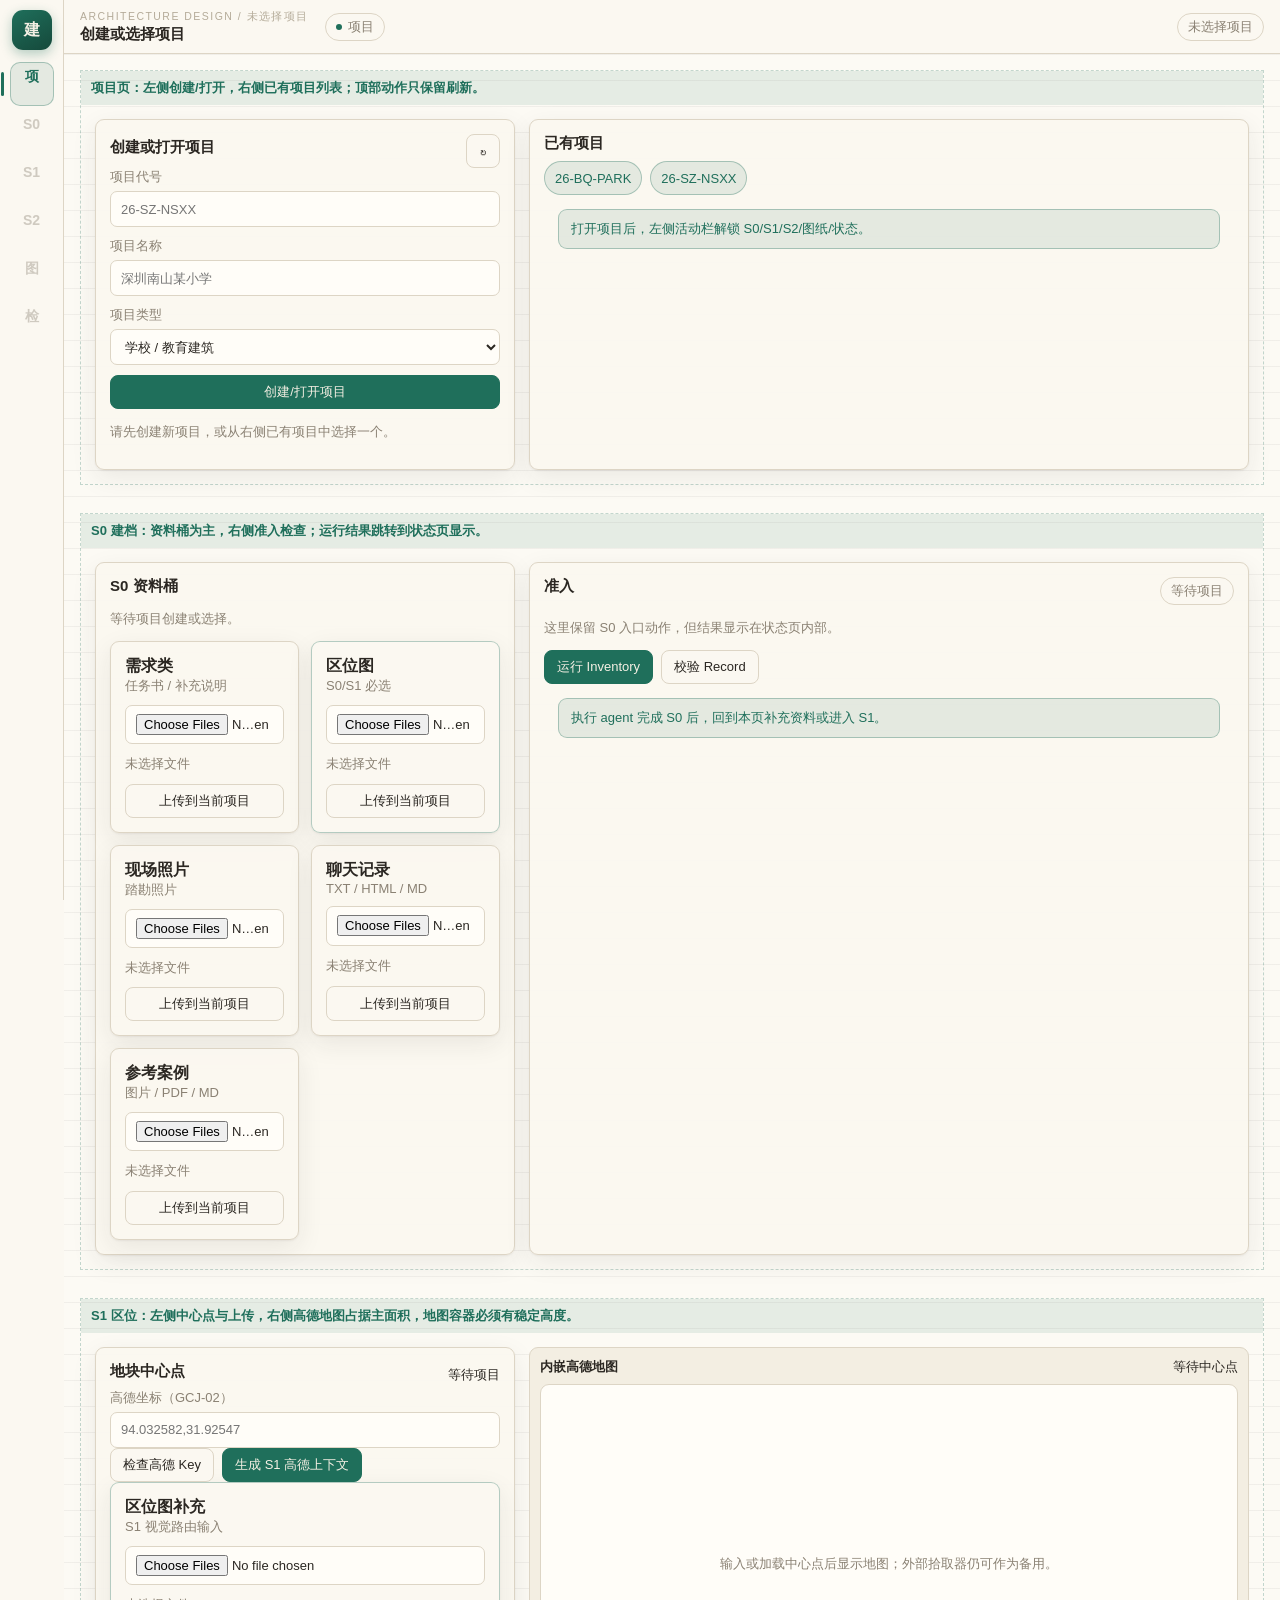
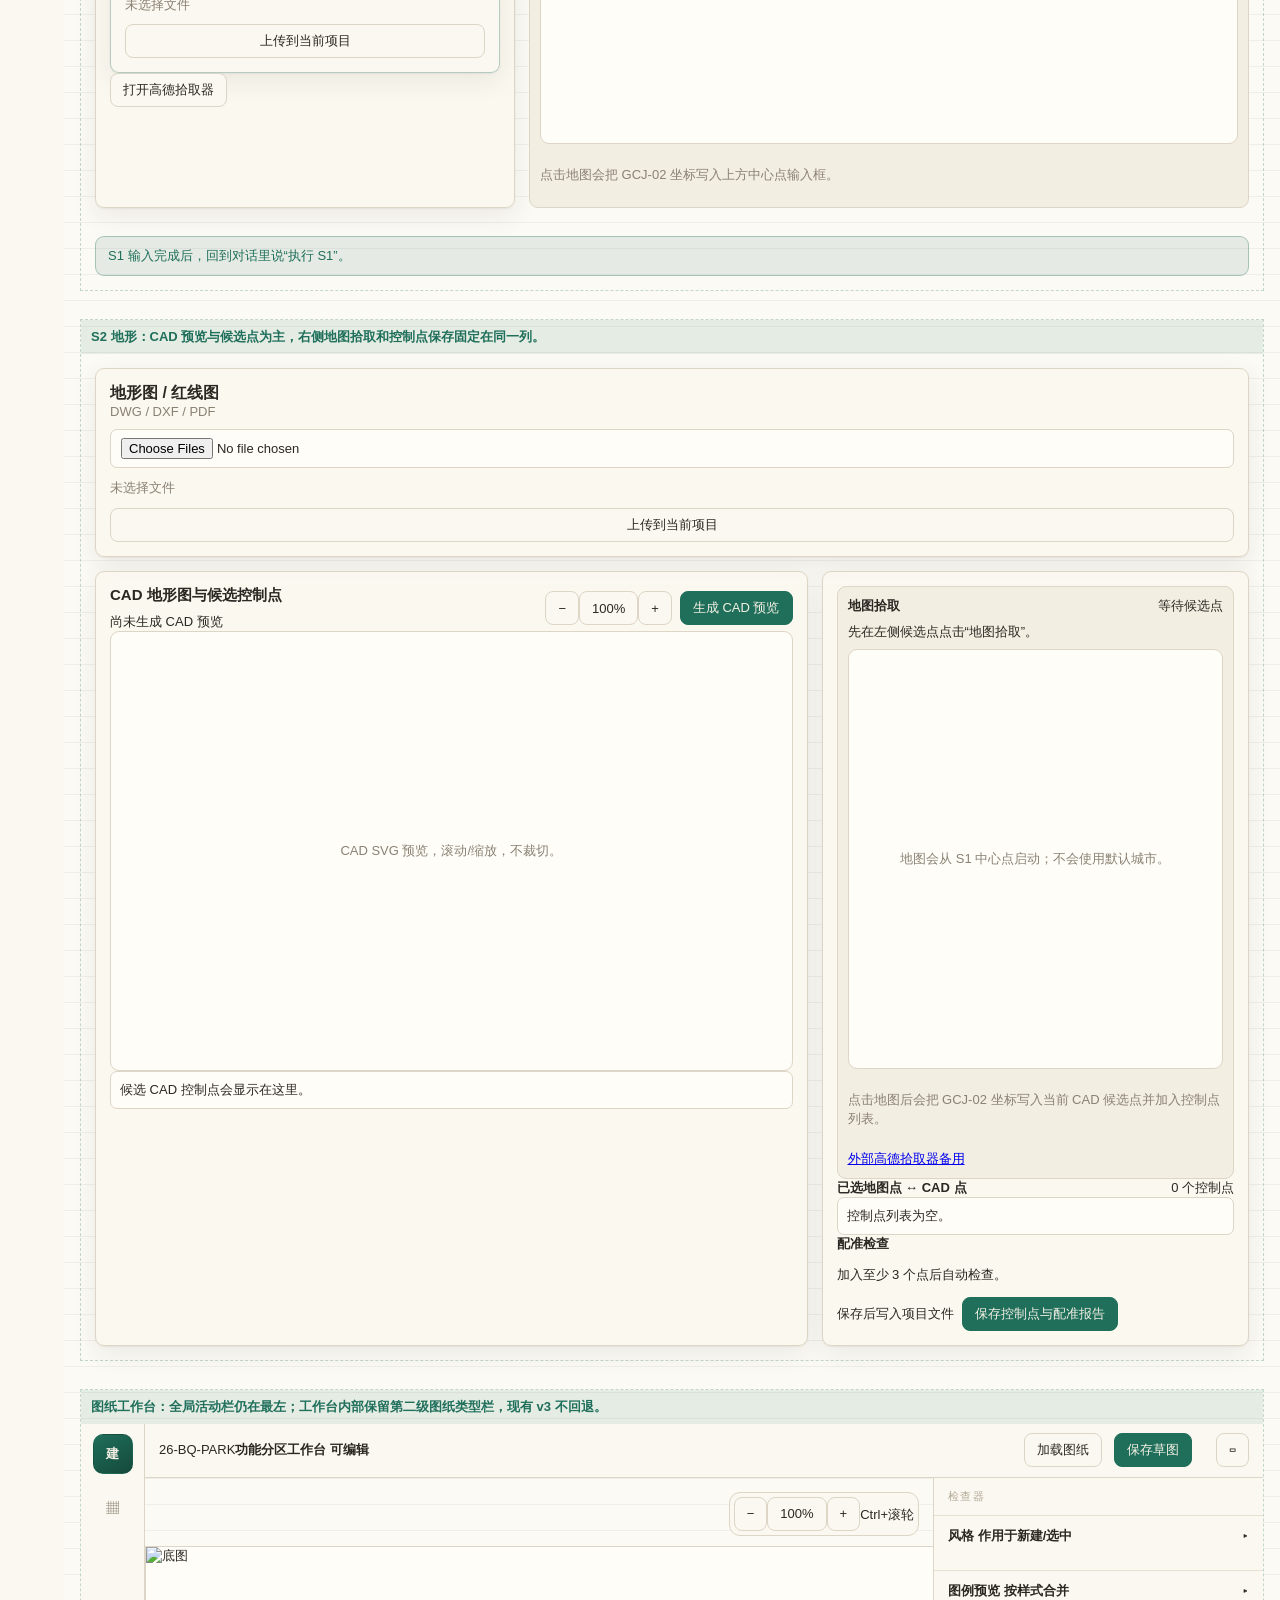
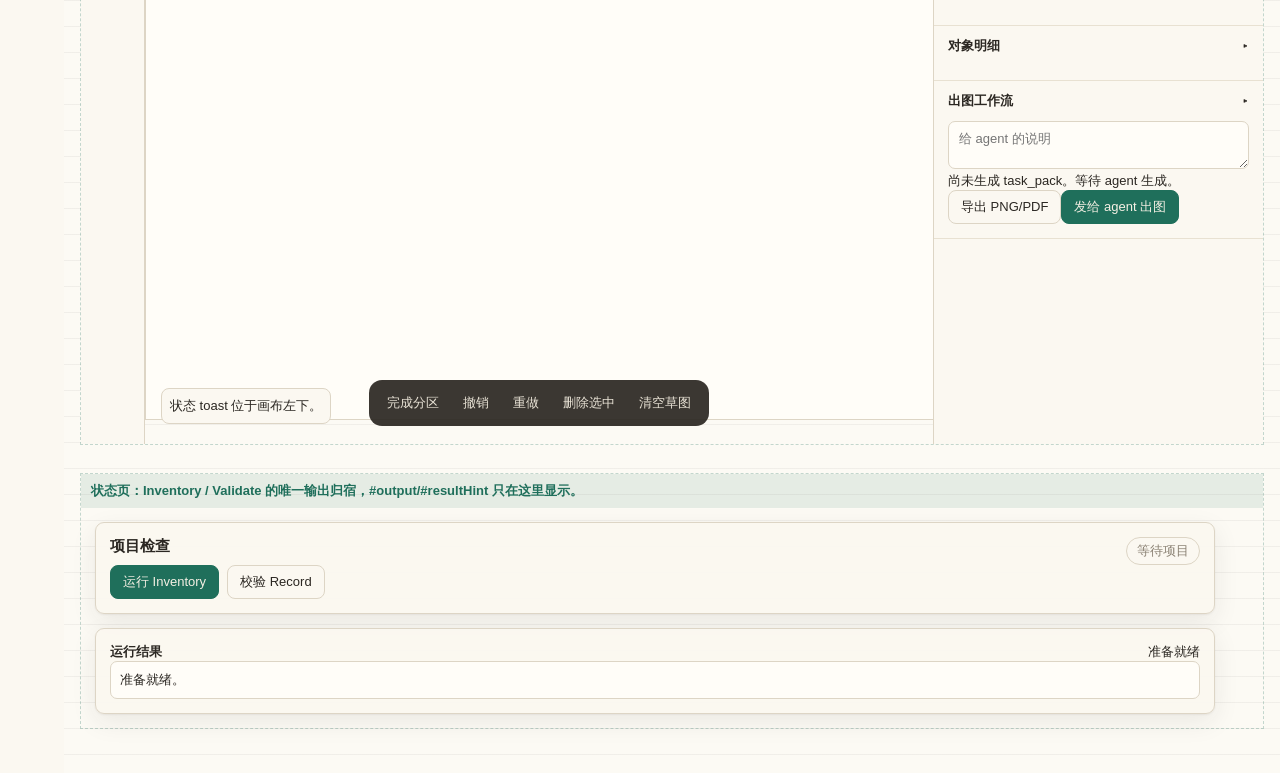
==== docs/prototypes/whole_app_studio_text_prototype.html @ b4aaf9c5 "docs: plan whole-app studio refactor" ====
<!doctype html>
<html lang="zh-CN">
<head>
  <meta charset="utf-8">
  <meta name="viewport" content="width=device-width, initial-scale=1">
  <title>全 App Studio 化文本原型</title>
  <link rel="preconnect" href="https://fonts.googleapis.com">
  <link rel="preconnect" href="https://fonts.gstatic.com" crossorigin>
  <link href="https://fonts.googleapis.com/css2?family=IBM+Plex+Mono:wght@400;500;600&family=IBM+Plex+Sans+SC:wght@400;500;600;700&display=swap" rel="stylesheet">
  <style>
    :root{
      --paper:#efe9dc; --panel:#fbf8f1; --panel-2:#f3eee2;
      --ink:#2b2722; --muted:#8a8173; --faint:#b4ab99;
      --line:#ddd5c5; --line-soft:#e8e1d2;
      --accent:#1f6f5b; --accent-soft:rgba(31,111,91,.10); --accent-line:rgba(31,111,91,.32);
      --accent-2:#c2502f; --canvas:#fcfaf4; --grid:rgba(43,39,34,.055);
      --shadow:0 1px 2px rgba(43,39,34,.06),0 8px 26px rgba(43,39,34,.08);
      --shadow-pop:0 10px 34px rgba(43,39,34,.16);
      --act-w:64px; --top-h:54px; --r:9px;
    }
    *{box-sizing:border-box}
    body{margin:0;background:var(--paper);color:var(--ink);font-family:"IBM Plex Sans SC","Microsoft YaHei UI",sans-serif;font-size:13px}
    .mono{font-family:"IBM Plex Mono",Consolas,monospace}
    .studio-shell{min-height:100vh;display:grid;grid-template-columns:var(--act-w) 1fr;background:var(--panel)}
    .studio-act{position:sticky;top:0;height:100vh;background:var(--panel);border-right:1px solid var(--line);display:flex;flex-direction:column;align-items:center;padding:10px 0;gap:4px;z-index:30}
    .studio-logo{width:40px;height:40px;border:0;border-radius:11px;background:linear-gradient(150deg,var(--accent),#15493b);color:#f4efe4;font-weight:700;font-size:16px;display:grid;place-items:center;box-shadow:0 4px 12px rgba(31,111,91,.32);margin-bottom:8px}
    .studio-act-scroll{flex:1;display:flex;flex-direction:column;gap:4px;align-items:center;width:100%;overflow:auto}
    .stage-tab.studio-act-btn{position:relative;width:44px;height:44px;min-height:44px;padding:0;border-radius:10px;border:1px solid transparent;background:none;color:var(--muted);display:grid;place-items:center;cursor:pointer}
    .stage-tab.studio-act-btn b{font-size:0}
    .stage-tab.studio-act-btn .glyph{font-size:14px;font-weight:700}
    .stage-tab.studio-act-btn span:not(.glyph):not(.tip){display:none}
    .stage-tab.studio-act-btn.active,.stage-tab.studio-act-btn.ready:hover{background:var(--accent-soft);color:var(--accent);border-color:var(--accent-line)}
    .stage-tab.studio-act-btn.active::before{content:"";position:absolute;left:-10px;top:9px;bottom:9px;width:3px;border-radius:3px;background:var(--accent)}
    .stage-tab.studio-act-btn.locked{opacity:.38}
    .tip{position:absolute;left:54px;top:50%;transform:translateY(-50%);white-space:nowrap;background:var(--ink);color:#f6f1e7;padding:5px 9px;border-radius:7px;font-size:11.5px;font-weight:400;opacity:0;pointer-events:none;box-shadow:var(--shadow-pop)}
    .stage-tab:hover .tip{opacity:1}
    .studio-main{min-width:0;display:flex;flex-direction:column;min-height:100vh}
    .studio-top{height:var(--top-h);position:sticky;top:0;z-index:20;background:var(--panel);border-bottom:1px solid var(--line);display:flex;align-items:center;gap:16px;padding:0 16px}
    .studio-title{display:flex;flex-direction:column;gap:1px;min-width:0}
    .studio-title .crumb{font-size:10.5px;letter-spacing:.14em;text-transform:uppercase;color:var(--faint)}
    .studio-title b{font-size:15px;font-weight:600}
    .studio-spacer{flex:1}
    .studio-badge,.status-pill,.gate{display:inline-flex;align-items:center;gap:6px;border:1px solid var(--line);background:var(--panel);height:28px;padding:0 10px;border-radius:999px;color:var(--muted);white-space:nowrap}
    .studio-badge::before{content:"";width:6px;height:6px;border-radius:50%;background:var(--accent)}
    .studio-pages{flex:1;min-width:0;overflow:auto;background:linear-gradient(var(--grid) 1px,transparent 1px) 0 0/26px 26px,var(--canvas);padding:16px}
    .page{display:block;margin:0 0 28px;padding:0;border:1px dashed rgba(31,111,91,.25)}
    .proto-label{margin:0;padding:8px 10px;background:rgba(31,111,91,.10);color:var(--accent);font-weight:700}
    .studio-page-grid{display:grid;grid-template-columns:minmax(320px,420px) minmax(0,1fr);gap:14px;padding:14px}
    .studio-page-grid.wide-left{grid-template-columns:minmax(520px,1.25fr) minmax(360px,.75fr)}
    .studio-page-grid.single{grid-template-columns:minmax(0,1120px)}
    .studio-card,.panel,.bucket,.result-panel,.spatial-box{border:1px solid var(--line);background:rgba(251,248,241,.94);border-radius:var(--r);box-shadow:var(--shadow);padding:14px}
    .studio-card h3,.panel h3{margin:0 0 8px;font-size:15px}
    .studio-card p,.bucket-state,.map-hint,.active-note{color:var(--muted);line-height:1.5}
    .form-grid{display:grid;gap:10px}
    label span{display:block;color:var(--muted);margin:0 0 5px}
    input,select,textarea{width:100%;min-height:36px;border:1px solid var(--line);border-radius:7px;background:#fffdf8;color:var(--ink);padding:8px 10px;font:inherit}
    button,.button-link{min-height:34px;border:1px solid var(--line);background:var(--panel);border-radius:8px;padding:0 12px;color:var(--ink);font:inherit;text-decoration:none;display:inline-flex;align-items:center;justify-content:center;gap:6px}
    .primary,.wb3-btn.primary{background:var(--accent);border-color:var(--accent);color:#f5f0e4}
    .icon-button{width:34px;padding:0}
    .project-list,.action-row,.inline-actions,.cad-preview-actions,.dirty-dialog-actions{display:flex;gap:8px;flex-wrap:wrap;align-items:center}
    .project-chip{border:1px solid var(--accent-line);background:var(--accent-soft);color:var(--accent);border-radius:999px;padding:6px 10px}
    .bucket{min-height:138px;display:grid;gap:10px}
    .bucket-grid{display:grid;grid-template-columns:repeat(2,minmax(0,1fr));gap:12px}
    .bucket-head b{display:block;font-size:16px}
    .bucket-head span{color:var(--muted)}
    .required{border-color:var(--accent-line)}
    .handoff-note,.stale-banner{border:1px solid var(--accent-line);background:var(--accent-soft);color:var(--accent);border-radius:var(--r);padding:10px 12px;margin:14px}
    .amap-panel{border:1px solid var(--line);border-radius:var(--r);background:var(--panel-2);padding:10px;display:grid;gap:8px}
    .amap-head,.box-head,.result-title{display:flex;justify-content:space-between;gap:8px;align-items:center}
    .amap-map{min-height:360px;border:1px solid var(--line);border-radius:var(--r);background:#fffdf8;display:grid;place-items:center;color:var(--muted);text-align:center;padding:20px}
    .s2-map-panel .amap-map{min-height:420px}
    .cad-preview-frame{min-height:440px;border:1px solid var(--line);border-radius:var(--r);background:#fffdf8;display:grid;place-items:center;color:var(--muted)}
    .cad-candidate-list,.control-list{display:grid;gap:8px}
    .control-item,.candidate-item,.summary-card{border:1px solid var(--line);border-radius:7px;background:#fffdf8;padding:9px}
    .result-grid{display:grid;grid-template-columns:repeat(2,minmax(0,1fr));gap:8px}
    .human-output{display:grid;gap:10px}
    pre{background:#151511;color:#f4ead5;padding:12px;border-radius:7px;white-space:pre-wrap}
    .wb3{height:620px;width:100%;display:grid;grid-template-columns:64px 1fr;background:var(--panel);overflow:hidden}
    .wb3-act{background:var(--panel);border-right:1px solid var(--line);display:flex;flex-direction:column;align-items:center;padding:10px 0;gap:4px}
    .wb3-logo,.wb3-act-btn{width:44px;height:44px;border-radius:10px;border:1px solid transparent;background:none;color:var(--muted)}
    .wb3-logo{width:40px;height:40px;background:linear-gradient(150deg,var(--accent),#15493b);color:#f4efe4;font-weight:700}
    .wb3-main{display:flex;flex-direction:column;min-width:0}
    .wb3-top{height:54px;border-bottom:1px solid var(--line);display:flex;align-items:center;gap:12px;padding:0 14px}
    .wb3-work{flex:1;display:grid;grid-template-columns:1fr 330px;min-height:0}
    .wb3-stage-wrap{position:relative;min-height:0;background:linear-gradient(var(--grid) 1px,transparent 1px) 0 0/26px 26px,var(--canvas)}
    .workbench-canvas{position:absolute;inset:0;border:0;overflow:auto}
    .workbench-stage{width:820px;height:474px;margin:68px auto;background:#fffdf8;border:1px solid var(--line);position:relative}
    .wb3-zoom,.wb3-dock,.workbench-status{position:absolute;z-index:4}
    .wb3-zoom{top:14px;right:14px;background:rgba(251,248,241,.92);border:1px solid var(--line);border-radius:11px;padding:4px}
    .wb3-dock{left:50%;bottom:18px;transform:translateX(-50%);background:rgba(43,39,34,.92);border-radius:13px;padding:6px}
    .wb3-dock button{color:#e9e3d6;background:none;border:0}
    .workbench-status{left:16px;bottom:20px;background:var(--panel);border:1px solid var(--line);border-radius:8px;padding:8px}
    .wb3-insp{border-left:1px solid var(--line);background:var(--panel);overflow:auto}
    .wb3-insp-head{height:38px;border-bottom:1px solid var(--line-soft);padding:11px 14px;color:var(--faint);font-size:11px;letter-spacing:.12em}
    .wb3-sect{border-bottom:1px solid var(--line-soft)}
    .wb3-sect-h{width:100%;border:0;background:none;padding:11px 14px;justify-content:space-between}
    .wb3-sect-c{padding:0 14px 14px}
    @media(max-width:920px){
      .studio-shell{grid-template-columns:52px 1fr}
      .studio-page-grid,.studio-page-grid.wide-left,.bucket-grid,.result-grid{grid-template-columns:1fr}
      .studio-top{gap:8px;padding:0 10px}
      .studio-badge{display:none}
    }
  </style>
</head>
<body>
  <main class="studio-shell">
    <nav class="studio-act" aria-label="主导航">
      <button class="studio-logo" type="button" title="Architecture Design">建</button>
      <div class="studio-act-scroll">
        <button class="stage-tab studio-act-btn active" id="tabProject" data-page="project" type="button"><span class="glyph">项</span><b>项目</b><span>创建 / 选择</span><span class="tip">项目 · 创建 / 选择</span></button>
        <button class="stage-tab studio-act-btn locked" id="tabS0" data-page="s0" type="button"><span class="glyph">S0</span><b>S0 建档</b><span>资料投递 / 准入</span><span class="tip">S0 建档 · 资料投递 / 准入</span></button>
        <button class="stage-tab studio-act-btn locked" id="tabS1" data-page="s1" type="button"><span class="glyph">S1</span><b>S1 区位</b><span>高德中心点 / 区位图</span><span class="tip">S1 区位 · 高德中心点 / 区位图</span></button>
        <button class="stage-tab studio-act-btn locked" id="tabS2" data-page="s2" type="button"><span class="glyph">S2</span><b>S2 地形</b><span>DWG / 控制点</span><span class="tip">S2 地形 · DWG / 控制点</span></button>
        <button class="stage-tab studio-act-btn locked" id="tabWorkbench" data-page="workbench" type="button"><span class="glyph">图</span><b>图纸</b><span>图纸工作台</span><span class="tip">图纸 · 工作台</span></button>
        <button class="stage-tab studio-act-btn locked" id="tabStatus" data-page="status" type="button"><span class="glyph">检</span><b>状态</b><span>Inventory / Validate</span><span class="tip">状态 · Inventory / Validate</span></button>
      </div>
    </nav>

    <section class="studio-main">
      <header class="studio-top">
        <div class="studio-title">
          <span class="crumb" id="studioCrumb">Architecture Design / 未选择项目</span>
          <b id="studioTitle">创建或选择项目</b>
        </div>
        <span class="studio-badge" id="studioPageBadge">项目</span>
        <span class="studio-spacer"></span>
        <div class="status-pill" id="activeProject">未选择项目</div>
      </header>

      <section class="studio-pages page-shell">
        <section class="page active" data-page="project">
          <p class="proto-label">项目页：左侧创建/打开，右侧已有项目列表；顶部动作只保留刷新。</p>
          <div class="studio-page-grid">
            <section class="studio-card">
              <div class="amap-head"><h3>创建或打开项目</h3><button id="refreshProjects" class="icon-button" title="刷新项目">↻</button></div>
              <div class="form-grid">
                <label><span>项目代号</span><input id="projectCode" placeholder="26-SZ-NSXX" autocomplete="off"></label>
                <label><span>项目名称</span><input id="projectName" placeholder="深圳南山某小学" autocomplete="off"></label>
                <label><span>项目类型</span><select id="projectType">
                  <option value="school">学校 / 教育建筑</option><option value="residential">住宅</option><option value="commercial">商业 / 办公</option><option value="park">公园 / 景观</option><option value="street_scape">街角 / 街道更新</option><option value="renovation">改造 / 更新</option><option value="hospital">医院 / 医疗</option><option value="cultural">文化建筑</option><option value="industrial">产业 / 工业</option><option value="cultural_tourism">文旅 / 多节点项目</option><option value="unknown">暂不确定</option>
                </select></label>
                <button id="createProject" class="primary">创建/打开项目</button>
              </div>
              <p class="active-note" id="projectHint">请先创建新项目，或从右侧已有项目中选择一个。</p>
            </section>
            <section class="studio-card">
              <h3>已有项目</h3>
              <div class="project-list" id="projectList"><button class="project-chip">26-BQ-PARK</button><button class="project-chip">26-SZ-NSXX</button></div>
              <div class="handoff-note">打开项目后，左侧活动栏解锁 S0/S1/S2/图纸/状态。</div>
            </section>
          </div>
        </section>

        <section class="page" data-page="s0">
          <p class="proto-label">S0 建档：资料桶为主，右侧准入检查；运行结果跳转到状态页显示。</p>
          <div class="studio-page-grid">
            <section class="studio-card">
              <h3>S0 资料桶</h3>
              <p id="s0Hint">等待项目创建或选择。</p>
              <div class="bucket-grid">
                <article class="bucket" data-bucket="briefing"><div class="bucket-head"><b>需求类</b><span>任务书 / 补充说明</span></div><input type="file" multiple><div class="bucket-state">未选择文件</div><button>上传到当前项目</button></article>
                <article class="bucket required" data-bucket="location_map"><div class="bucket-head"><b>区位图</b><span>S0/S1 必选</span></div><input type="file" accept=".png,.jpg,.jpeg,.pdf" multiple><div class="bucket-state">未选择文件</div><button>上传到当前项目</button></article>
                <article class="bucket" data-bucket="site_photo"><div class="bucket-head"><b>现场照片</b><span>踏勘照片</span></div><input type="file" accept=".jpg,.jpeg,.png,.heic" multiple><div class="bucket-state">未选择文件</div><button>上传到当前项目</button></article>
                <article class="bucket" data-bucket="chat"><div class="bucket-head"><b>聊天记录</b><span>TXT / HTML / MD</span></div><input type="file" accept=".txt,.html,.md" multiple><div class="bucket-state">未选择文件</div><button>上传到当前项目</button></article>
                <article class="bucket" data-bucket="reference"><div class="bucket-head"><b>参考案例</b><span>图片 / PDF / MD</span></div><input type="file" multiple><div class="bucket-state">未选择文件</div><button>上传到当前项目</button></article>
              </div>
            </section>
            <aside class="studio-card">
              <div class="amap-head"><h3>准入</h3><div class="gate" id="gateStatus">等待项目</div></div>
              <p>这里保留 S0 入口动作，但结果显示在状态页内部。</p>
              <div class="action-row"><button id="runInventory" class="primary">运行 Inventory</button><button id="runValidate">校验 Record</button></div>
              <div class="handoff-note">执行 agent 完成 S0 后，回到本页补充资料或进入 S1。</div>
            </aside>
          </div>
        </section>

        <section class="page" data-page="s1">
          <p class="proto-label">S1 区位：左侧中心点与上传，右侧高德地图占据主面积，地图容器必须有稳定高度。</p>
          <div class="studio-page-grid">
            <aside class="studio-card">
              <div class="amap-head"><h3>地块中心点</h3><span id="amapStatus">等待项目</span></div>
              <label><span>高德坐标（GCJ-02）</span><input id="centerLocation" placeholder="94.032582,31.92547" autocomplete="off"></label>
              <div class="inline-actions"><button id="checkAmap">检查高德 Key</button><button id="saveCenter" class="primary">生成 S1 高德上下文</button></div>
              <article class="bucket required" data-bucket="location_map"><div class="bucket-head"><b>区位图补充</b><span>S1 视觉路由输入</span></div><input type="file" accept=".png,.jpg,.jpeg,.pdf" multiple><div class="bucket-state">未选择文件</div><button>上传到当前项目</button></article>
              <a class="button-link" href="https://lbs.amap.com/tools/picker?utm_source=chatgpt.com" target="_blank" rel="noreferrer">打开高德拾取器</a>
            </aside>
            <section class="amap-panel" id="s1AmapPanel">
              <div class="amap-head"><b>内嵌高德地图</b><span id="s1AmapStatus">等待中心点</span></div>
              <div class="amap-map" id="s1AmapMap"><div class="map-empty">输入或加载中心点后显示地图；外部拾取器仍可作为备用。</div></div>
              <p class="map-hint" id="s1AmapHint">点击地图会把 GCJ-02 坐标写入上方中心点输入框。</p>
            </section>
          </div>
          <div class="handoff-note">S1 输入完成后，回到对话里说“执行 S1”。</div>
        </section>

        <section class="page" data-page="s2">
          <p class="proto-label">S2 地形：CAD 预览与候选点为主，右侧地图拾取和控制点保存固定在同一列。</p>
          <div class="s2-upload-row" style="padding:14px 14px 0">
            <article class="bucket" data-bucket="topography"><div class="bucket-head"><b>地形图 / 红线图</b><span>DWG / DXF / PDF</span></div><input type="file" multiple><div class="bucket-state">未选择文件</div><button>上传到当前项目</button></article>
          </div>
          <div class="stale-banner" id="controlPointStaleBanner" hidden>旧控制点与当前 CAD 候选集不匹配。</div>
          <div class="studio-page-grid wide-left">
            <section class="studio-card cad-preview-panel">
              <div class="box-head">
                <div><h3>CAD 地形图与候选控制点</h3><span id="cadPreviewStatus">尚未生成 CAD 预览</span></div>
                <div class="cad-preview-actions"><div class="cad-zoom-controls" aria-label="CAD 预览缩放"><button id="cadZoomOut" type="button">−</button><button id="cadZoomReset" type="button">100%</button><button id="cadZoomIn" type="button">+</button></div><button id="runCadPreview" class="primary">生成 CAD 预览</button></div>
              </div>
              <div class="cad-preview-layout">
                <div class="cad-preview-frame" id="cadPreviewFrame">CAD SVG 预览，滚动/缩放，不裁切。</div>
                <div class="cad-candidate-list" id="cadCandidateList"><div class="candidate-item">候选 CAD 控制点会显示在这里。</div></div>
              </div>
            </section>
            <aside class="spatial-box s2-control-panel">
              <div class="amap-panel s2-map-panel" id="s2AmapPanel">
                <div class="amap-head"><b>地图拾取</b><span id="s2AmapStatus">等待候选点</span></div>
                <div class="active-candidate" id="s2ActiveCandidate">先在左侧候选点点击“地图拾取”。</div>
                <div class="amap-map" id="s2AmapMap"><div class="map-empty">地图会从 S1 中心点启动；不会使用默认城市。</div></div>
                <p class="map-hint" id="s2AmapHint">点击地图后会把 GCJ-02 坐标写入当前 CAD 候选点并加入控制点列表。</p>
                <a class="map-fallback" href="https://lbs.amap.com/tools/picker?utm_source=chatgpt.com" target="_blank" rel="noreferrer">外部高德拾取器备用</a>
              </div>
              <div class="box-head"><b>已选地图点 ↔ CAD 点</b><span id="controlStatus">0 个控制点</span></div>
              <div class="control-list" id="controlList"><div class="control-item">控制点列表为空。</div></div>
              <div class="alignment-panel" id="alignmentPanel"><b>配准检查</b><p>加入至少 3 个点后自动检查。</p></div>
              <div class="inline-actions"><span class="save-hint">保存后写入项目文件</span><button id="saveControlPoints" class="primary">保存控制点与配准报告</button></div>
            </aside>
          </div>
        </section>

        <section class="page" data-page="workbench">
          <p class="proto-label">图纸工作台：全局活动栏仍在最左；工作台内部保留第二级图纸类型栏，现有 v3 不回退。</p>
          <div class="wb3" id="drawingWorkbench">
            <nav class="wb3-act">
              <button class="wb3-logo" id="wbHome" type="button" title="返回项目">建</button>
              <div class="wb3-act-scroll" id="drawingTabs" role="tablist" aria-label="技术图纸类型"></div>
              <input id="drawingType" type="hidden" value="functional_zoning">
              <div class="wb3-act-sep"></div>
              <div class="wb3-basewrap">
                <button class="wb3-act-btn" id="toggleBasePanel" type="button" aria-expanded="false" title="底图设置">▦</button>
                <div class="wb3-pop" id="basePanel" hidden>
                  <h5>底图设置</h5>
                  <label>底图路径<input id="baseImagePath" type="text" value="05_output/drawings/base/master_plan.jpg" autocomplete="off"></label>
                  <label>上传底图<input id="baseImageFile" type="file" accept=".jpg,.jpeg,.png"></label>
                  <button id="uploadBaseImage" class="wb3-btn">上传底图</button>
                </div>
              </div>
            </nav>
            <div class="wb3-main">
              <header class="wb3-top">
                <div class="wb3-title"><span class="crumb" id="wbCrumb">26-BQ-PARK</span><b><span id="drawingWorkspaceTitle">功能分区工作台</span> <span class="wb3-badge workspace-state enabled" id="drawingWorkspaceState">可编辑</span></b></div>
                <span class="studio-spacer"></span>
                <button class="wb3-btn" id="workbenchLoad" type="button">加载图纸</button><button class="wb3-btn primary" id="workbenchSave" type="button">保存草图</button><span class="wb3-topdiv"></span><button class="wb3-btn wb3-iconbtn on" id="toggleInspector" type="button" title="检查器面板">▭</button>
              </header>
              <div class="wb3-work" id="workbenchLayout">
                <div class="wb3-stage-wrap">
                  <div class="workbench-canvas" id="workbenchCanvas"><div class="workbench-stage" id="workbenchStage"><img id="baseImage" alt="底图"><svg id="sketchOverlay" viewBox="0 0 1 1" preserveAspectRatio="none"></svg><div class="workbench-empty" id="workbenchEmpty">请先选择项目，再加载底图。</div></div></div>
                  <div class="wb3-zoom"><button id="canvasZoomOut" type="button">−</button><button class="wb3-zoomval" id="canvasZoomReset" type="button">100%</button><button id="canvasZoomIn" type="button">+</button><span class="wb3-zoomhint">Ctrl+滚轮</span></div>
                  <div class="wb3-dock"><button class="key" id="finishObject" type="button">完成分区</button><span class="wb3-dockdiv"></span><button id="undoPoint" type="button">撤销</button><button id="redoAction" type="button">重做</button><span class="wb3-dockdiv"></span><button id="deleteObject" type="button">删除选中</button><button id="clearDraft" type="button">清空草图</button></div>
                  <div class="workbench-status" id="workbenchStatus" role="status" aria-live="polite">状态 toast 位于画布左下。</div>
                </div>
                <aside class="wb3-insp" id="workbenchInspector">
                  <div class="wb3-insp-head"><span>检查器</span></div>
                  <div class="wb3-insp-body">
                    <section class="wb3-sect open" data-sect="style"><button class="wb3-sect-h" type="button"><b>风格 <span class="tag">作用于新建/选中</span></b><span class="chev">▸</span></button><div class="wb3-sect-c"><div class="drawing-specific-tools" id="drawingSpecificTools"></div></div></section>
                    <section class="wb3-sect open" data-sect="legend"><button class="wb3-sect-h" type="button"><b>图例预览 <span class="tag">按样式合并</span></b><span class="chev">▸</span></button><div class="wb3-sect-c"><div id="zoneLegendPreview"></div></div></section>
                    <section class="wb3-sect open" data-sect="objects"><button class="wb3-sect-h" type="button"><b>对象明细</b><span class="chev">▸</span></button><div class="wb3-sect-c"><div id="objectList" class="object-list"></div></div></section>
                    <section class="wb3-sect" data-sect="export"><button class="wb3-sect-h" type="button"><b>出图工作流</b><span class="chev">▸</span></button><div class="wb3-sect-c"><textarea id="taskUserNotes" rows="2" placeholder="给 agent 的说明"></textarea><div class="wb3-flowrow"><span class="wb3-flowstat" id="taskPackStatus">尚未生成 task_pack。</span><span class="wb3-flowstat" id="svgDraftStatus">等待 agent 生成。</span></div><object id="svgDraftPreview" type="image/svg+xml" data="" hidden></object><div class="wb3-flowbtns"><button id="exportDrawing" class="wb3-btn" disabled>导出 PNG/PDF</button><button id="sendToAgent" class="wb3-btn primary">发给 agent 出图</button></div></div></section>
                  </div>
                </aside>
              </div>
            </div>
            <div class="style-strip" id="styleStrip" hidden>当前风格：未加载</div><p class="eyebrow" id="drawingWorkspaceDescription" hidden>标注功能区边界、名称和必要标签。</p><div class="planned-workspace" id="plannedWorkspace" hidden><b id="plannedTitle">该图纸工作台待设计</b><p id="plannedDescription">请在对话中定义该图纸的对象类型、输入方式和输出目标后再启用。</p></div><div class="dirty-dialog" id="dirtyDialog" hidden role="dialog" aria-modal="true" aria-labelledby="dirtyDialogTitle"><div class="dirty-dialog-panel"><b id="dirtyDialogTitle">当前图纸有未保存修改</b><p>切换图纸前，请选择如何处理当前草图。</p><div class="dirty-dialog-actions"><button id="dirtySaveSwitch" class="primary">保存并切换</button><button id="dirtyDiscardSwitch">丢弃并切换</button><button id="dirtyCancelSwitch">取消</button></div></div></div>
          </div>
        </section>

        <section class="page" data-page="status">
          <p class="proto-label">状态页：Inventory / Validate 的唯一输出归宿，#output/#resultHint 只在这里显示。</p>
          <div class="studio-page-grid single">
            <section class="studio-card">
              <div class="amap-head"><h3>项目检查</h3><div class="gate" id="statusGate">等待项目</div></div>
              <div class="action-row"><button id="runInventoryStatus" class="primary">运行 Inventory</button><button id="runValidateStatus">校验 Record</button></div>
            </section>
            <section class="result-panel">
              <div class="result-title"><b>运行结果</b><span id="resultHint">准备就绪</span></div>
              <div id="output" class="human-output"><div class="summary-card">准备就绪。</div></div>
            </section>
          </div>
        </section>
      </section>
    </section>
  </main>
</body>
</html>
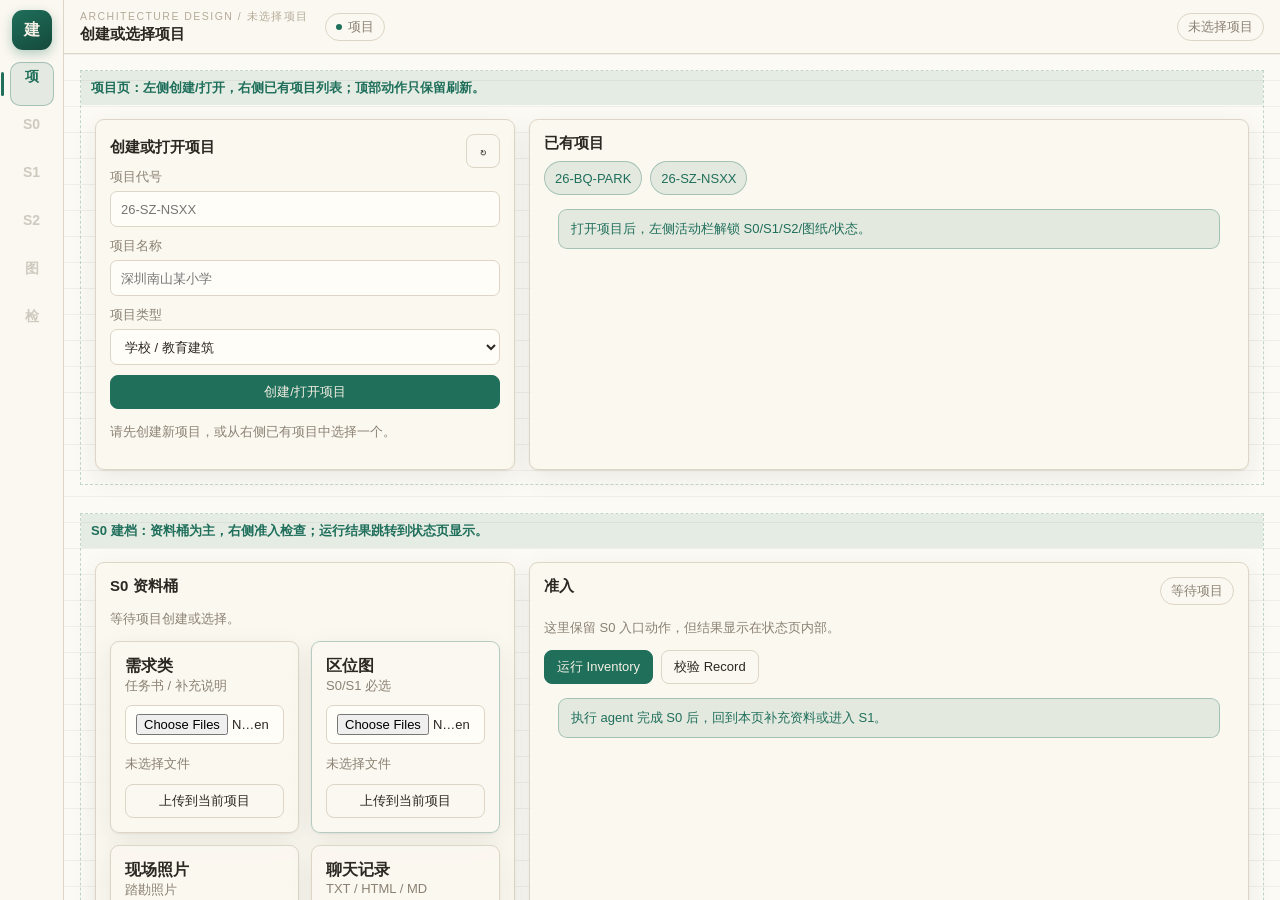
==== commit 37c8c061: "docs: address studio refactor review" ====
--- a/docs/prototypes/whole_app_studio_text_prototype.html
+++ b/docs/prototypes/whole_app_studio_text_prototype.html
@@ -19,10 +19,10 @@
       --act-w:64px; --top-h:54px; --r:9px;
     }
     *{box-sizing:border-box}
-    body{margin:0;background:var(--paper);color:var(--ink);font-family:"IBM Plex Sans SC","Microsoft YaHei UI",sans-serif;font-size:13px}
+    body{margin:0;min-height:100vh;overflow:hidden;background:var(--paper);color:var(--ink);font-family:"IBM Plex Sans SC","Microsoft YaHei UI",sans-serif;font-size:13px}
     .mono{font-family:"IBM Plex Mono",Consolas,monospace}
-    .studio-shell{min-height:100vh;display:grid;grid-template-columns:var(--act-w) 1fr;background:var(--panel)}
-    .studio-act{position:sticky;top:0;height:100vh;background:var(--panel);border-right:1px solid var(--line);display:flex;flex-direction:column;align-items:center;padding:10px 0;gap:4px;z-index:30}
+    .studio-shell{height:100vh;width:100vw;display:grid;grid-template-columns:var(--act-w) 1fr;background:var(--panel)}
+    .studio-act{height:100vh;background:var(--panel);border-right:1px solid var(--line);display:flex;flex-direction:column;align-items:center;padding:10px 0;gap:4px;z-index:30}
     .studio-logo{width:40px;height:40px;border:0;border-radius:11px;background:linear-gradient(150deg,var(--accent),#15493b);color:#f4efe4;font-weight:700;font-size:16px;display:grid;place-items:center;box-shadow:0 4px 12px rgba(31,111,91,.32);margin-bottom:8px}
     .studio-act-scroll{flex:1;display:flex;flex-direction:column;gap:4px;align-items:center;width:100%;overflow:auto}
     .stage-tab.studio-act-btn{position:relative;width:44px;height:44px;min-height:44px;padding:0;border-radius:10px;border:1px solid transparent;background:none;color:var(--muted);display:grid;place-items:center;cursor:pointer}
@@ -34,16 +34,18 @@
     .stage-tab.studio-act-btn.locked{opacity:.38}
     .tip{position:absolute;left:54px;top:50%;transform:translateY(-50%);white-space:nowrap;background:var(--ink);color:#f6f1e7;padding:5px 9px;border-radius:7px;font-size:11.5px;font-weight:400;opacity:0;pointer-events:none;box-shadow:var(--shadow-pop)}
     .stage-tab:hover .tip{opacity:1}
-    .studio-main{min-width:0;display:flex;flex-direction:column;min-height:100vh}
-    .studio-top{height:var(--top-h);position:sticky;top:0;z-index:20;background:var(--panel);border-bottom:1px solid var(--line);display:flex;align-items:center;gap:16px;padding:0 16px}
+    .studio-main{min-width:0;min-height:0;display:flex;flex-direction:column}
+    .studio-top{height:var(--top-h);flex-shrink:0;background:var(--panel);border-bottom:1px solid var(--line);display:flex;align-items:center;gap:16px;padding:0 16px}
     .studio-title{display:flex;flex-direction:column;gap:1px;min-width:0}
     .studio-title .crumb{font-size:10.5px;letter-spacing:.14em;text-transform:uppercase;color:var(--faint)}
     .studio-title b{font-size:15px;font-weight:600}
     .studio-spacer{flex:1}
     .studio-badge,.status-pill,.gate{display:inline-flex;align-items:center;gap:6px;border:1px solid var(--line);background:var(--panel);height:28px;padding:0 10px;border-radius:999px;color:var(--muted);white-space:nowrap}
     .studio-badge::before{content:"";width:6px;height:6px;border-radius:50%;background:var(--accent)}
-    .studio-pages{flex:1;min-width:0;overflow:auto;background:linear-gradient(var(--grid) 1px,transparent 1px) 0 0/26px 26px,var(--canvas);padding:16px}
+    .studio-pages{flex:1;min-width:0;min-height:0;overflow:auto;background:linear-gradient(var(--grid) 1px,transparent 1px) 0 0/26px 26px,var(--canvas);padding:16px}
+    .studio-pages.workbench-active{padding:0;overflow:hidden}
     .page{display:block;margin:0 0 28px;padding:0;border:1px dashed rgba(31,111,91,.25)}
+    .page[data-page="workbench"]{height:100%;min-height:0}
     .proto-label{margin:0;padding:8px 10px;background:rgba(31,111,91,.10);color:var(--accent);font-weight:700}
     .studio-page-grid{display:grid;grid-template-columns:minmax(320px,420px) minmax(0,1fr);gap:14px;padding:14px}
     .studio-page-grid.wide-left{grid-template-columns:minmax(520px,1.25fr) minmax(360px,.75fr)}
@@ -75,7 +77,7 @@
     .result-grid{display:grid;grid-template-columns:repeat(2,minmax(0,1fr));gap:8px}
     .human-output{display:grid;gap:10px}
     pre{background:#151511;color:#f4ead5;padding:12px;border-radius:7px;white-space:pre-wrap}
-    .wb3{height:620px;width:100%;display:grid;grid-template-columns:64px 1fr;background:var(--panel);overflow:hidden}
+    .wb3{height:100%;width:100%;min-height:0;display:grid;grid-template-columns:64px 1fr;background:var(--panel);overflow:hidden}
     .wb3-act{background:var(--panel);border-right:1px solid var(--line);display:flex;flex-direction:column;align-items:center;padding:10px 0;gap:4px}
     .wb3-logo,.wb3-act-btn{width:44px;height:44px;border-radius:10px;border:1px solid transparent;background:none;color:var(--muted)}
     .wb3-logo{width:40px;height:40px;background:linear-gradient(150deg,var(--accent),#15493b);color:#f4efe4;font-weight:700}
